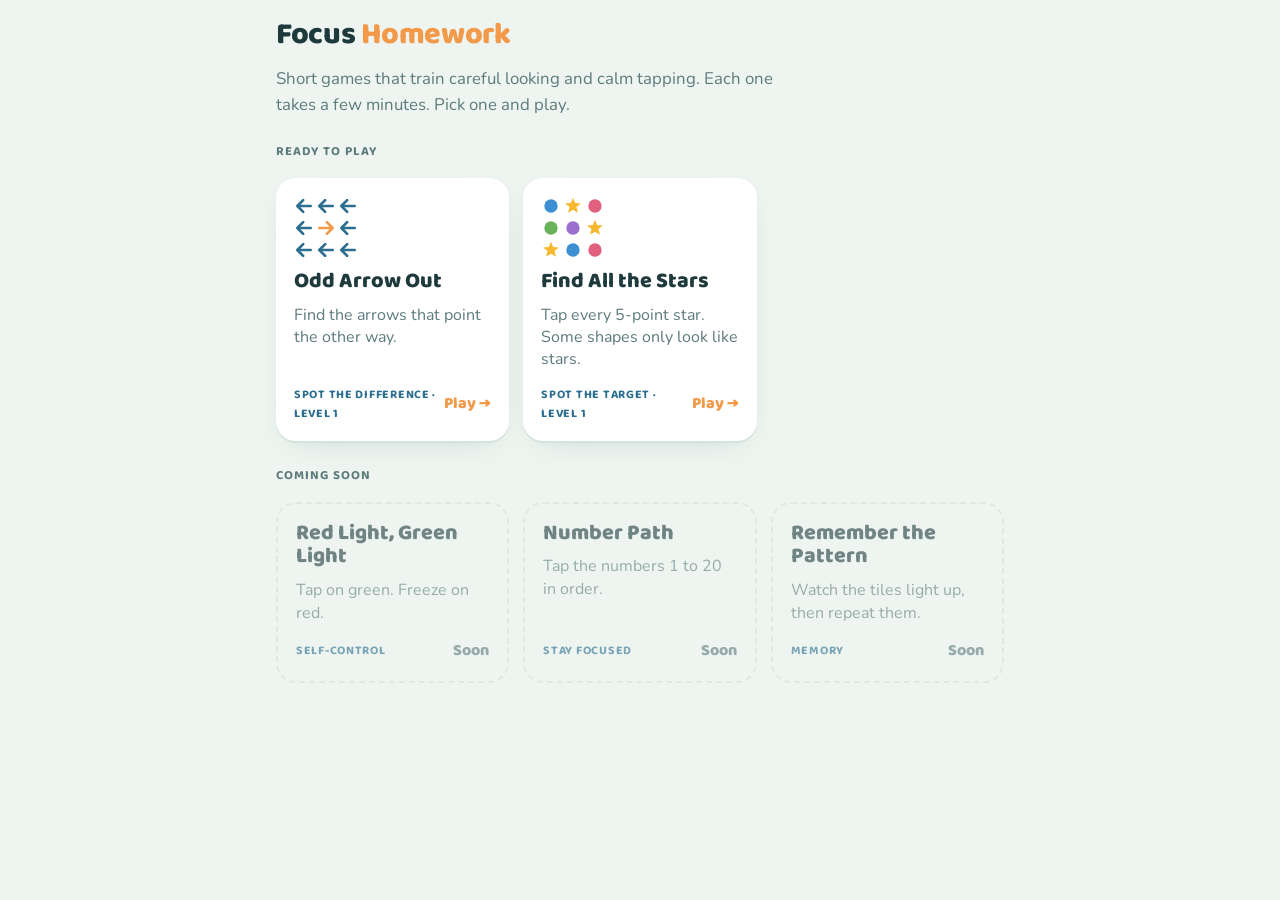
==== index.html @ d576c238 "Add files via upload" ====
<!doctype html>
<html lang="en">
<head>
<meta charset="utf-8">
<meta name="viewport" content="width=device-width, initial-scale=1">
<meta name="apple-mobile-web-app-capable" content="yes">
<meta name="mobile-web-app-capable" content="yes">
<meta name="apple-mobile-web-app-title" content="Focus">
<meta name="theme-color" content="#eef5f1">
<title>Focus Homework</title>
<link rel="preconnect" href="https://fonts.googleapis.com">
<link rel="stylesheet" href="https://fonts.googleapis.com/css2?family=Baloo+2:wght@500;700;800&family=Nunito:wght@500;700&display=swap">
<link rel="stylesheet" href="common.css">
<style>
  .app { max-width: 760px; }
  .intro { margin: 0; color: var(--muted); font-size: 1.05rem; line-height: 1.5; max-width: 52ch; }
  .group-title {
    margin: 8px 0 0; font: 700 .8rem var(--font-display);
    letter-spacing: .08em; text-transform: uppercase; color: var(--muted);
  }
  .list { display: grid; grid-template-columns: repeat(auto-fill, minmax(220px, 1fr)); gap: 14px; }
  .card {
    display: flex; flex-direction: column; gap: 10px; min-width: 0;
    background: var(--surface); border-radius: 20px; padding: 18px;
    color: inherit; text-decoration: none;
    box-shadow: 0 2px 0 var(--line), 0 10px 30px -20px rgba(20,60,60,.35);
    transition: transform .15s;
  }
  @media (hover: hover) { a.card:hover { transform: translateY(-3px); } }
  a.card:active { transform: scale(.98); }
  a.card:focus-visible { outline: 3px solid var(--accent); outline-offset: 3px; }
  .card .pic { width: 64px; height: 64px; display: grid; grid-template-columns: repeat(3, 1fr); gap: 2px; }
  .card .pic svg { width: 100%; height: 100%; }
  .card h2 { margin: 0; font: 800 1.35rem/1.1 var(--font-display); }
  .card p { margin: 0; color: var(--muted); line-height: 1.4; }
  .card .row { display: flex; justify-content: space-between; align-items: center; gap: 8px; margin-top: auto; padding-top: 4px; }
  .skill { font: 700 .75rem var(--font-display); letter-spacing: .06em; text-transform: uppercase; color: var(--arrow); }
  .play { font: 800 1rem var(--font-display); color: var(--accent); white-space: nowrap; }
  .card.soon { opacity: .6; box-shadow: none; border: 2px dashed var(--line); background: transparent; }
  .card.soon .play { color: var(--muted); }
</style>
</head>
<body>
<div class="app">
  <header><h1>Focus <span>Homework</span></h1></header>
  <p class="intro">Short games that train careful looking and calm tapping. Each one takes a few minutes. Pick one and play.</p>

  <h3 class="group-title">Ready to play</h3>
  <div class="list" id="ready"></div>

  <h3 class="group-title">Coming soon</h3>
  <div class="list" id="soon"></div>
</div>

<script>
  const arrow = (deg, color) => `<svg viewBox="0 0 24 24" fill="none" stroke="${color}" stroke-width="3.2" stroke-linecap="round" stroke-linejoin="round" style="transform:rotate(${deg}deg)"><path d="M20 12H5"/><path d="M11 5l-7 7 7 7"/></svg>`;
  const star = color => `<svg viewBox="0 0 24 24" fill="${color}"><polygon points="12,2 14.6,8.4 21.5,8.9 16.2,13.3 17.9,20.1 12,16.4 6.1,20.1 7.8,13.3 2.5,8.9 9.4,8.4"/></svg>`;
  const dot = color => `<svg viewBox="0 0 24 24" fill="${color}"><circle cx="12" cy="12" r="8"/></svg>`;

  // To add a homework: create its .html page, then add an entry here.
  const HOMEWORK = [
    { href: 'odd-arrow-out.html', title: 'Odd Arrow Out', skill: 'Spot the difference', key: 'oddArrowLevel',
      text: 'Find the arrows that point the other way.',
      pic: [0,0,0,0,180,0,0,0,0].map(d => arrow(d, d ? 'var(--accent)' : 'var(--arrow)')).join('') },
    { href: 'find-the-stars.html', title: 'Find All the Stars', skill: 'Spot the target', key: 'findStarsLevel',
      text: 'Tap every 5-point star. Some shapes only look like stars.',
      pic: ['var(--shape-2)', 'var(--star)', 'var(--shape-1)', 'var(--shape-3)', 'var(--shape-4)', 'var(--star)', 'var(--star)', 'var(--shape-2)', 'var(--shape-1)']
        .map(c => c === 'var(--star)' ? star(c) : dot(c)).join('') }
  ];
  const SOON = [
    { title: 'Red Light, Green Light', skill: 'Self-control', text: 'Tap on green. Freeze on red.' },
    { title: 'Number Path', skill: 'Stay focused', text: 'Tap the numbers 1 to 20 in order.' },
    { title: 'Remember the Pattern', skill: 'Memory', text: 'Watch the tiles light up, then repeat them.' }
  ];

  const level = key => { try { return parseInt(localStorage.getItem(key)) || 1; } catch { return 1; } };

  document.getElementById('ready').innerHTML = HOMEWORK.map(h => `
    <a class="card" href="${h.href}">
      <div class="pic" aria-hidden="true">${h.pic}</div>
      <h2>${h.title}</h2>
      <p>${h.text}</p>
      <div class="row"><span class="skill">${h.skill} · Level ${level(h.key)}</span><span class="play">Play →</span></div>
    </a>`).join('');

  document.getElementById('soon').innerHTML = SOON.map(h => `
    <div class="card soon">
      <h2>${h.title}</h2>
      <p>${h.text}</p>
      <div class="row"><span class="skill">${h.skill}</span><span class="play">Soon</span></div>
    </div>`).join('');
</script>
</body>
</html>
---- common.css ----
/* Shared look for every homework page. Layout: one centered column — header, status strip, square board, footer. */
:root {
  --bg: #eef5f1;
  --surface: #ffffff;
  --ink: #1f3a3d;
  --muted: #5d7a7c;
  --line: #d3e4dc;
  --arrow: #2c6e8f;
  --accent: #f2994a;
  --good: #3aa76d;
  --good-soft: #d9f2e4;
  --bad: #e05a4f;
  --bad-soft: #fbe1de;
  --star: #f5b82e;
  --shape-1: #e0607e;
  --shape-2: #3d8fd1;
  --shape-3: #6bb35a;
  --shape-4: #9a6fd0;
  --font-display: "Baloo 2", "Comic Sans MS", system-ui, sans-serif;
  --font-body: "Nunito", system-ui, -apple-system, "Segoe UI", sans-serif;
  color-scheme: light;
}
@media (prefers-color-scheme: dark) {
  :root {
    --bg: #14211f; --surface: #1d2f2c; --ink: #e6f2ee; --muted: #9db8b2; --line: #2d4440;
    --arrow: #7cc4e4; --accent: #f5a96a; --good: #5cc98d; --good-soft: #1e3f2e;
    --bad: #f07a70; --bad-soft: #452523; --star: #f7c94f;
    --shape-1: #f08aa2; --shape-2: #6fb2ea; --shape-3: #8fcf7e; --shape-4: #b897e6;
    color-scheme: dark;
  }
}

* { box-sizing: border-box; }
[hidden] { display: none !important; }
/* iPad/touch: no double-tap zoom delay, no text selection or long-press callout on game controls. */
button, label, a, .board { touch-action: manipulation; -webkit-user-select: none; user-select: none; -webkit-touch-callout: none; }
input[type="checkbox"] { width: 22px; height: 22px; accent-color: var(--good); }
html, body { height: 100%; }
body {
  margin: 0;
  -webkit-text-size-adjust: 100%;
  -webkit-tap-highlight-color: transparent;
  background: var(--bg); color: var(--ink);
  font-family: var(--font-body); font-size: 16px;
}
.app {
  max-width: 720px; margin: 0 auto;
  padding-inline: 16px; padding-block: 20px 28px;
  display: flex; flex-direction: column; gap: 16px;
}
.back {
  align-self: flex-start;
  font: 700 1rem var(--font-display); color: var(--muted); text-decoration: none;
}
@media (hover: hover) { .back:hover { color: var(--ink); } }
.back:focus-visible { outline: 3px solid var(--accent); outline-offset: 2px; border-radius: 6px; }

header { display: flex; align-items: center; justify-content: space-between; gap: 12px; flex-wrap: wrap; }
h1 {
  font-family: var(--font-display); font-weight: 800; font-size: 1.9rem; line-height: 1;
  margin: 0; letter-spacing: -0.01em; text-wrap: balance;
}
h1 span { color: var(--accent); }
.level-ctl { display: flex; align-items: center; gap: 6px; font-family: var(--font-display); font-weight: 700; }
.level-ctl .lbl { font-size: 0.8rem; letter-spacing: 0.08em; text-transform: uppercase; color: var(--muted); }
.level-ctl .num { font-size: 1.4rem; min-width: 1.6ch; text-align: center; font-variant-numeric: tabular-nums; }
.icon-btn {
  width: 44px; height: 44px; border-radius: 50%; border: 2px solid var(--line);
  background: var(--surface); color: var(--ink); font: 700 1.2rem/1 var(--font-display); cursor: pointer;
  display: grid; place-items: center;
}
@media (hover: hover) { .icon-btn:hover { border-color: var(--arrow); } }
.icon-btn:focus-visible { outline: 3px solid var(--accent); outline-offset: 2px; }

.status {
  display: flex; align-items: center; justify-content: space-between; gap: 12px; flex-wrap: wrap;
  font-family: var(--font-display); font-weight: 700;
}
.task { font-size: 1.15rem; display: flex; align-items: center; gap: 10px; flex-wrap: wrap; }
.task svg { width: 28px; height: 28px; vertical-align: middle; }
.dots { display: flex; gap: 6px; flex-wrap: wrap; }
.dot { width: 16px; height: 16px; border-radius: 50%; border: 3px solid var(--good); background: transparent; transition: background .2s; }
.dot.on { background: var(--good); }
.meta { display: flex; gap: 14px; color: var(--muted); font-size: 1rem; font-variant-numeric: tabular-nums; }
.meta b { color: var(--ink); }

.board-wrap {
  position: relative; margin-inline: auto;
  width: min(100%, max(300px, 100vh - 340px));
  width: min(100%, max(300px, 100dvh - 340px));
}
.board {
  display: grid; gap: clamp(4px, 1.2vw, 8px);
  width: 100%; max-width: 100%; aspect-ratio: 1;
  background: var(--surface); border-radius: 22px; padding: clamp(8px, 2.5vw, 16px);
  box-shadow: 0 2px 0 var(--line), 0 10px 30px -18px rgba(20,60,60,.35);
}
.tile {
  border: 0; border-radius: 12px; background: transparent; cursor: pointer;
  display: grid; place-items: center; padding: 0; color: var(--arrow);
  transition: background .15s, transform .1s;
}
@media (hover: hover) { .tile:hover { background: var(--bg); } }
.tile:active { transform: scale(.94); }
.tile:focus-visible { outline: 3px solid var(--accent); outline-offset: 1px; }
.tile svg { width: 72%; height: 72%; transition: transform .2s; }
.tile.found { background: var(--good-soft); cursor: default; animation: pop .35s ease-out; }
.tile.miss { background: var(--bad-soft); animation: shake .35s; }
/* Fallback first for older iPads (iOS < 16.2 has no color-mix). */
.tile.hint { background: rgba(242,153,74,.22); animation: wiggle .5s ease-in-out 3; }
.tile.hint { background: color-mix(in srgb, var(--accent) 22%, transparent); animation: wiggle .5s ease-in-out 3; }
.tile.missed { background: var(--bad-soft); outline: 3px dashed var(--bad); outline-offset: -3px; animation: pop .35s ease-out; }
@keyframes wiggle { 0%,100% { transform: rotate(0) scale(1); } 25% { transform: rotate(-14deg) scale(1.15); } 75% { transform: rotate(14deg) scale(1.15); } }
@keyframes pop { 0% { transform: scale(.8); } 60% { transform: scale(1.12); } 100% { transform: scale(1); } }
@keyframes shake { 20%,60% { translate: -4px 0; } 40%,80% { translate: 4px 0; } }

.overlay {
  position: absolute; inset: 0; border-radius: 22px;
  background: var(--surface);
  background: color-mix(in srgb, var(--surface) 93%, transparent);
  display: flex; flex-direction: column; align-items: center; justify-content: center;
  gap: 14px; text-align: center; padding: 20px;
}
.overlay[hidden] { display: none; }
.overlay h2 { font-family: var(--font-display); font-weight: 800; font-size: clamp(1.8rem, 7vw, 2.6rem); line-height: 1.05; margin: 0; text-wrap: balance; }
.overlay p { margin: 0; color: var(--muted); max-width: 32ch; font-size: 1.05rem; line-height: 1.45; }
.stars { display: flex; gap: 6px; font-size: clamp(2.4rem, 10vw, 3.4rem); line-height: 1; }
.stars[hidden] { display: none; }
.stars span { color: var(--line); }
.stars span.on { color: var(--star); animation: pop .4s ease-out backwards; }
.stars span.on:nth-child(2) { animation-delay: .15s; }
.stars span.on:nth-child(3) { animation-delay: .3s; }
.big-btn {
  font: 800 1.35rem/1 var(--font-display); color: #fff; background: var(--accent);
  border: 0; border-radius: 999px; padding: 16px 34px; cursor: pointer;
  box-shadow: 0 4px 0 rgba(0,0,0,.25);
  box-shadow: 0 4px 0 color-mix(in srgb, var(--accent) 65%, #000);
}
.big-btn:active { transform: translateY(3px); box-shadow: 0 1px 0 rgba(0,0,0,.25); box-shadow: 0 1px 0 color-mix(in srgb, var(--accent) 65%, #000); }
.big-btn:focus-visible { outline: 3px solid var(--ink); outline-offset: 3px; }
.link-btn { background: none; border: 0; color: var(--muted); font: 700 1rem var(--font-display); cursor: pointer; text-decoration: underline; }
.link-btn[hidden] { display: none; }

.tools { display: flex; justify-content: center; gap: 12px; flex-wrap: wrap; }
.tool-btn {
  font: 800 1.15rem/1 var(--font-display); color: var(--ink); background: var(--surface);
  border: 2px solid var(--line); border-radius: 999px; padding: 12px 24px; cursor: pointer;
}
@media (hover: hover) { .tool-btn:hover:not(:disabled) { border-color: var(--accent); } }
.tool-btn:disabled { opacity: .45; cursor: default; }
.tool-btn:focus-visible { outline: 3px solid var(--accent); outline-offset: 2px; }
.tool-btn.check { background: var(--good); border-color: var(--good); color: #fff; }

.result {
  display: flex; flex-direction: column; align-items: center; gap: 12px; text-align: center;
  background: var(--bad-soft); border-radius: 18px; padding: 16px;
}
.result p { margin: 0; font: 700 1.2rem/1.35 var(--font-display); text-wrap: balance; }
.result-actions { display: flex; align-items: center; gap: 16px; flex-wrap: wrap; justify-content: center; }
.big-btn.small { font-size: 1.1rem; padding: 12px 26px; }

footer { display: flex; justify-content: space-between; align-items: center; gap: 12px; flex-wrap: wrap; color: var(--muted); font-size: .9rem; }
footer label { display: flex; align-items: center; gap: 8px; cursor: pointer; min-height: 44px; font-size: 1rem; }
.tip { max-width: 40ch; line-height: 1.4; }

@media (prefers-reduced-motion: reduce) {
  *, *::before, *::after { animation: none !important; transition: none !important; }
}
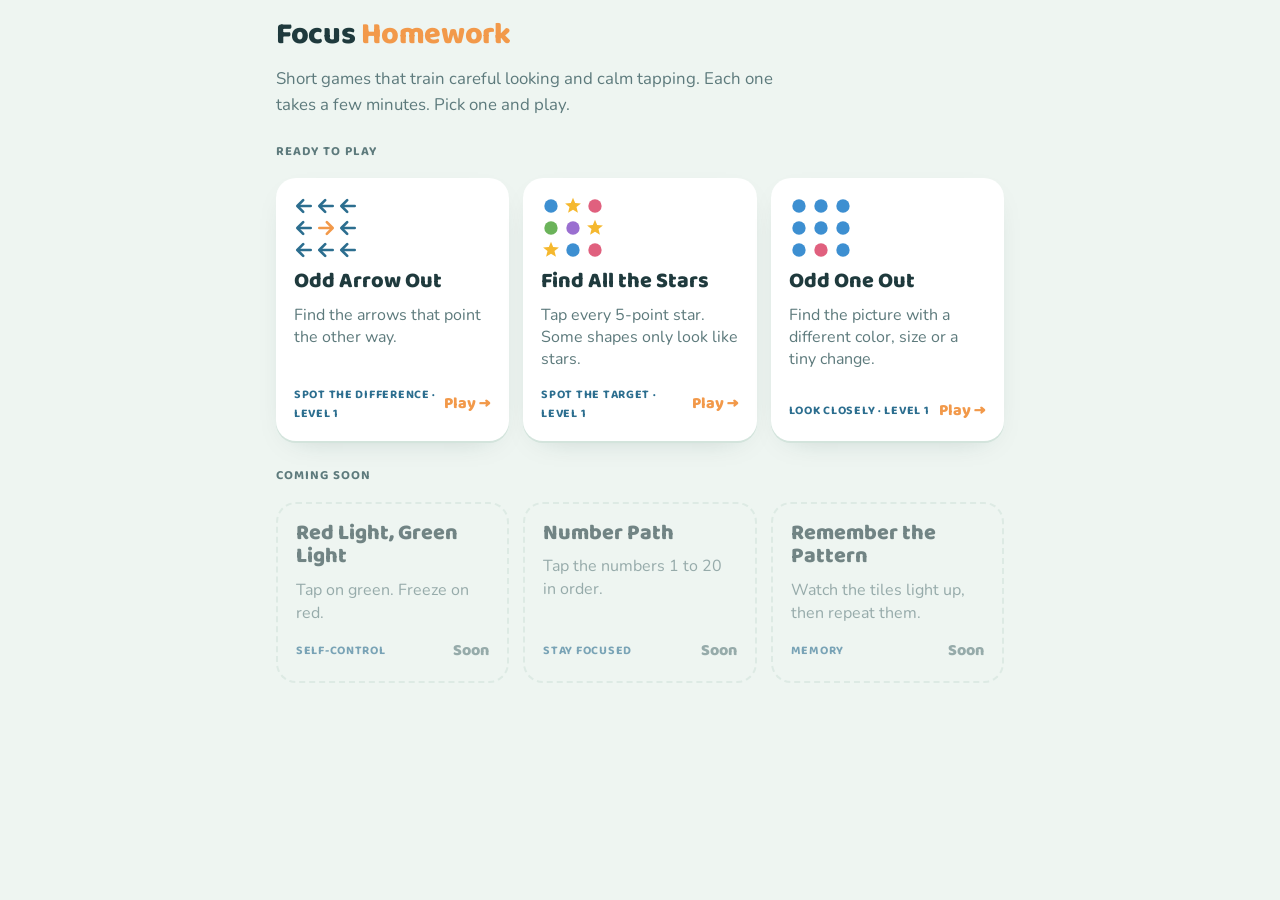
==== commit e8e1979b: "Add files via upload" ====
--- a/index.html
+++ b/index.html
@@ -65,7 +65,10 @@
     { href: 'find-the-stars.html', title: 'Find All the Stars', skill: 'Spot the target', key: 'findStarsLevel',
       text: 'Tap every 5-point star. Some shapes only look like stars.',
       pic: ['var(--shape-2)', 'var(--star)', 'var(--shape-1)', 'var(--shape-3)', 'var(--shape-4)', 'var(--star)', 'var(--star)', 'var(--shape-2)', 'var(--shape-1)']
-        .map(c => c === 'var(--star)' ? star(c) : dot(c)).join('') }
+        .map(c => c === 'var(--star)' ? star(c) : dot(c)).join('') },
+    { href: 'odd-one-out.html', title: 'Odd One Out', skill: 'Look closely', key: 'oddOneLevel',
+      text: 'Find the picture with a different color, size or a tiny change.',
+      pic: [0,0,0,0,0,0,0,1,0].map(d => dot(d ? 'var(--shape-1)' : 'var(--shape-2)')).join('') }
   ];
   const SOON = [
     { title: 'Red Light, Green Light', skill: 'Self-control', text: 'Tap on green. Freeze on red.' },
